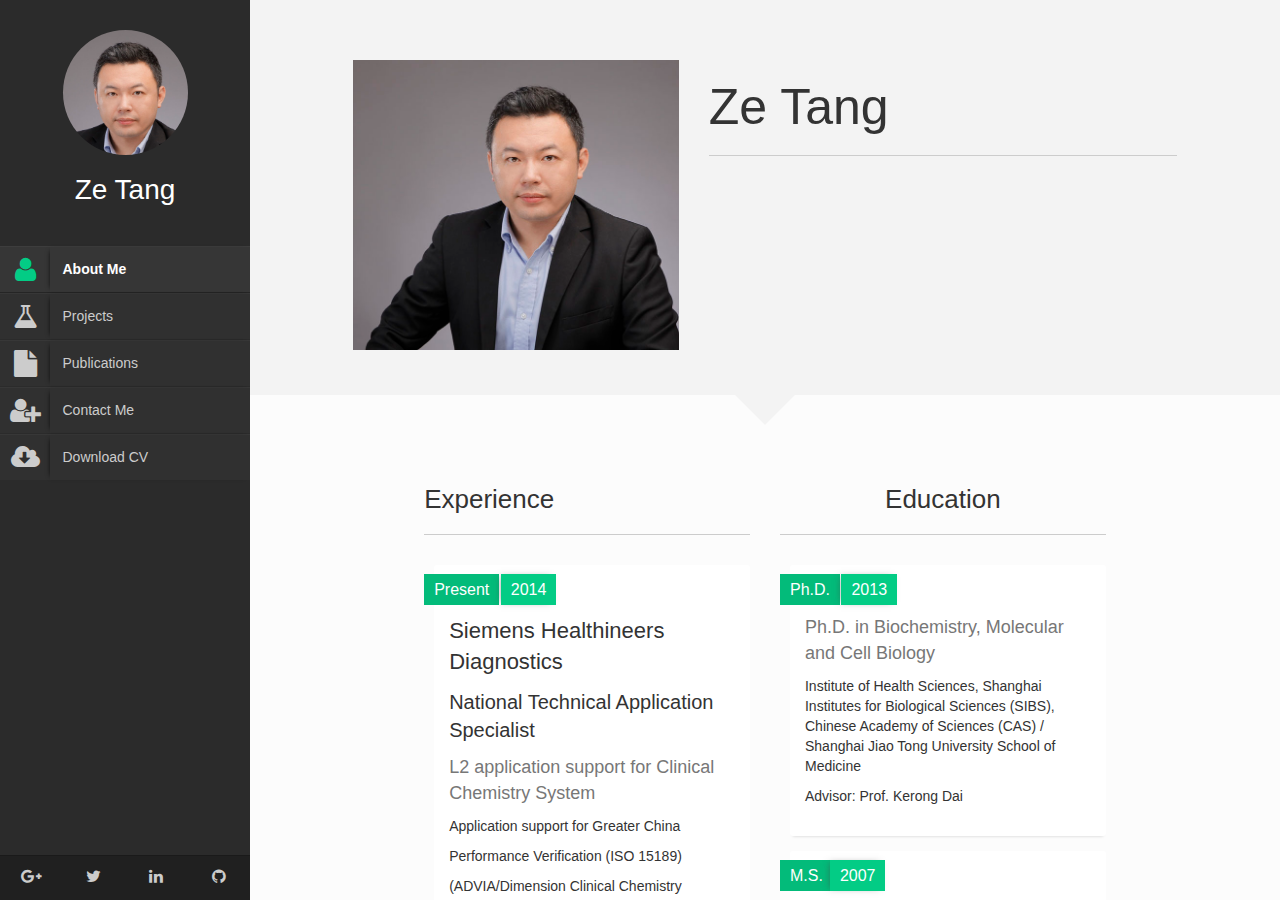
==== index.html @ 3b5a7d4f "modication in education" ====
<!DOCTYPE html>
<html lang="en">
<head>
<title>Ze Tang</title>
<meta http-equiv="Content-Type" content="text/html; charset=UTF-8">
<meta name="author" content="Miaozhu Li and Ze Tang">
<meta name="viewport" content="width=device-width, initial-scale=1, maximum-scale=1">
<meta name="description" content="Ze Tang's Website" />
<meta name="keywords" content="Ze Tang" />
<link rel="shortcut icon" href="favicon.ico">

<!--CSS styles-->
<link rel="stylesheet" href="css/bootstrap.css">
<link rel="stylesheet" href="css/font-awesome.min.css">
<link rel="stylesheet" href="css/perfect-scrollbar-0.4.5.min.css">
<link rel="stylesheet" href="css/magnific-popup.css">
<link rel="stylesheet" href="css/style.css">
<link id="theme-style" rel="stylesheet" href="css/styles/default.css">

<!--/CSS styles-->
<!--Javascript files-->
<script type="text/javascript" src="js/jquery-1.10.2.js"></script>
<script type="text/javascript" src="js/TweenMax.min.js"></script>
<script type="text/javascript" src="js/jquery.touchSwipe.min.js"></script>
<script type="text/javascript" src="js/jquery.carouFredSel-6.2.1-packed.js"></script>
<script type="text/javascript" src="js/modernizr.custom.63321.js"></script>
<script type="text/javascript" src="js/jquery.dropdownit.js"></script>
<script type="text/javascript" src="js/jquery.stellar.min.js"></script>
<script type="text/javascript" src="js/ScrollToPlugin.min.js"></script>
<script type="text/javascript" src="js/bootstrap.min.js"></script>
<script type="text/javascript" src="js/jquery.mixitup.min.js"></script>
<script type="text/javascript" src="js/masonry.min.js"></script>
<script type="text/javascript" src="js/perfect-scrollbar-0.4.5.with-mousewheel.min.js"></script>
<script type="text/javascript" src="js/magnific-popup.js"></script>
<script type="text/javascript" src="js/custom.js"></script>

<!--/Javascript files-->

</head>
<body>
<div id="wrapper"> <a href="#sidebar" class="mobilemenu"><i class="fa fa-bars"></i></a>
  <div id="sidebar">
    <div id="main-nav">
      <div id="nav-container">
        <div id="profile" class="clearfix">
          <div class="portrate hidden-xs"></div>
          <div class="title">
            <h2>Ze Tang</h2>
            <h3></h3>
          </div>
        </div>
        <ul id="navigation">
          <li class="currentmenu"> <a href="index.html">
            <div class="icon fa fa-user"></div>
            <div class="text">About Me</div>
            </a> </li>
          <li> <a href="Projects.html">
            <div class="icon fa fa-flask"></div>
            <div class="text">Projects</div>
            </a> </li>
          <li> <a href="Publications.html">
            <div class="icon fa fa-file"></div>
            <div class="text">Publications</div>
            </a> </li>
          <li> <a href="contact.html">
            <div class="icon fa fa-user-plus"></div>
            <div class="text">Contact Me</div>
            </a> </li>
          <li> <a href="ZeTang.pdf">
            <div class="icon fa fa-cloud-download"></div>
            <div class="text">Download CV</div>
            </a> </li>
        </ul>
      </div>
    </div>
    <div class="social-icons">
      <ul>
        <li><a href="https://plus.google.com/+ZeTang"><i class="fa fa-google-plus"></i></a></li>
        <li><a href="https://twitter.com/hawktang"><i class="fa fa-twitter"></i></a></li>
        <li><a href="https://cn.linkedin.com/in/hawktang"><i class="fa fa-linkedin"></i></a></li>
        <li><a href="https://github.com/hawktang"><i class="fa fa-github"></i></a></li>
      </ul>
    </div>
  </div>
  <div id="main">
    <div id="biography" class="page home" data-pos="home">
      <div class="pageheader">
        <div class="headercontent">
          <div class="section-container">
            <div class="row">
              <div class="col-sm-2 visible-sm"></div>
              <div class="col-sm-8 col-md-5">
                <div class="biothumb"> <img alt="image" src="img/personal/zetang.jpg" class="img-responsive"> </div>
              </div>
              <div class="clearfix visible-sm visible-xs"></div>
              <div class="col-sm-12 col-md-7">
                <h3 class="title">Ze Tang</h3>
              </div>
            </div>
          </div>
        </div>
      </div>
      <div class="pagecontents">
        <div class="section color-1">
          <div class="section-container">
            <div class="row">
              <div class="col-md-5 col-md-offset-1">
                <div class="section title">
                  <h3>Experience</h3>
                </div>
                <ul class="ul-card">
                  <li>
                    <div class="dy"> <span class="degree">Present</span> <span class="year">2014</span> </div>
                    <div>
                      <p class="hl3">Siemens Healthineers Diagnostics</p>
                      <p class="hl2">National Technical Application Specialist</p>
                      <p class="hl1">L2 application support for Clinical Chemistry System</p>
                      <div class="detail">
                        <p>Application support for Greater China</p>
                        <p>Performance Verification (ISO 15189)</p>
                        <p>(ADVIA/Dimension Clinical Chemistry System)</p>
                      </div>
                      <p class="hl1">Trainer and course developer</p>
                      <div class="detail">
                        <p>5 day Field Application training, 2-3/mth (Solo)</p>
                        <p>3 day custom training, 1-2/mth (Solo)</p>
                        <p>(ADVIA/Dimension Clinical Chemistry System and BN II/ProSpec Nephelometric System)</p>
                      </div>
                      <p class="hl2">Biochemist </p>
                      <p class="hl1">Scientist for Chemiluminescence Immunoassay (TNI)</p>
                      <div class="detail">
                        <p>Troubleshooting and complex problem solving</p>
                        <p>Resultant data statistical analysis</p>
                        <p>2 month trainee in Walpole, Boston </p>
                        <p>(Centaur XP/CP Chemiluminescence Immunoassay System)</p>
                      </div>
                    </div>
                  </li>
                </ul>
              </div>
              <div class="col-md-5">
                <div class="title text-center">
                  <h3>Education</h3>
                </div>
                <ul class="ul-card">
                  <li>
                    <div class="dy"> <span class="degree">Ph.D.</span> <span class="year">2013</span> </div>
                    <div>
                      <p class="hl1">Ph.D. in Biochemistry, Molecular and Cell Biology</p>
                      <p class="detail">Institute of Health Sciences, Shanghai Institutes for Biological Sciences (SIBS), Chinese Academy of Sciences (CAS) / Shanghai Jiao Tong University School of Medicine</p>
                      <p class="detail">Advisor: Prof. Kerong Dai</p>
                    </div>
                  </li>
                  <li>
                    <div class="dy"> <span class="degree">M.S.</span><span class="year">2007</span> </div>
                    <div >
                      <p class="hl1">M.S. in Immunology</p>
                      <p class="detail">Norman Bethune College of Medicine, Jilin University</p>
                    </div>
                  </li>
                  <li>
                    <div class="dy"> <span class="degree">B.S.</span><span class="year">2004</span> </div>
                    <div>
                      <p class="hl1">B.S. in Clinical Medicine</p>
                      <p class="detail">Norman Bethune College of Medicine, Jilin University</p>
                    </div>
                  </li>
                </ul>
              </div>
            </div>
          </div>
        </div>
        <div class="section color-2">
          <div class="section-container">
            <div class="row">
              <div class="col-md-10 col-md-offset-1">
                <div class="title text-center">
                  <h3>Awards and Honors</h3>
                </div>
                <ul class="timeline">
                  <li class="open">
                    <div class="date">2009</div>
                    <div class="circle"></div>
                    <div class="data">
                      <div class="subject">
                        <p>Best Activities Award</p>
                        <p>Shanghai Institutes for Biological Sciences (SIBS), Chinese Academy of Sciences (CAS)</p>
                      </div>
                    </div>
                  </li>
                  <li>
                    <div class="date">2009</div>
                    <div class="circle"></div>
                    <div class="data">
                      <div class="subject">
                        <p>Outstanding Student</p>
                        <p>Chinese Academy of Sciences (CAS)</p>
                      </div>
                      <div class="text row">
                        <div class="col-md-2"> <img alt="outstanding student" class="thumbnail img-responsive" src="img/personal/outstanding.jpg" > </div>
                        <div class="col-md-10"><a href="http://www.ihs.ac.cn/cp4-4.asp">Link</a></div>
                      </div>
                    </div>
                  </li>
                </ul>
              </div>
            </div>
          </div>
        </div>
      </div>
    </div>
  </div>
</div>
</body>
</html>
---- css/style.css ----
/*border defult style*/
* {
  -webkit-box-sizing: border-box;
     -moz-box-sizing: border-box;
          box-sizing: border-box;
}

/* General styles
 **************************************************/
@font-face {
	font-family: 'Lato';
	font-style: normal;
	font-weight: 300;
	src: local('Lato Light'), local('Lato-Light'), url(http://themes.googleusercontent.com/static/fonts/lato/v6/KT3KS9Aol4WfR6Vas8kNcg.woff) format('woff');
}

@font-face {
	font-family: 'Lato';
	font-style: normal;
	font-weight: 400;
	src: local('Lato Regular'), local('Lato-Regular'), url(http://themes.googleusercontent.com/static/fonts/lato/v6/9k-RPmcnxYEPm8CNFsH2gg.woff) format('woff');
}

@font-face {
	font-family: 'Lato';
	font-style: normal;
	font-weight: 900;
	src: local('Lato Black'), local('Lato-Black'), url(http://themes.googleusercontent.com/static/fonts/lato/v6/BVtM30trf7q_jfqYeHfjtA.woff) format('woff');
}

@font-face {
	font-family: 'Lato';
	font-style: italic;
	font-weight: 400;
	src: local('Lato Italic'), local('Lato-Italic'), url(http://themes.googleusercontent.com/static/fonts/lato/v6/oUan5VrEkpzIazlUe5ieaA.woff) format('woff');
}

body {
	font-size: 16px;
	font-family: 'Lato', sans-serif;
	font-weight: 400;
	background: #4D4D4D;
}

a,a:hover,a:focus {
	text-decoration: none;
	outline: 0;
}

.detail{
	font-weight: 300;
	font-size: 14px;
}

.hl1{
	font-size: 18px;
	font-family: "Lato", Helvetica, Arial, sans-serif;
	font-weight: 400;
	color: #777;
}
.hl2{
	font-size: 20px;
	font-family: "Lato", Helvetica, Arial, sans-serif;
	font-weight: 400;
}
.hl3{
	font-size: 22px;
	font-family: "Lato", Helvetica, Arial, sans-serif;
	font-weight: 400;
}
.hl4{
	font-size: 24px;
	font-family: "Lato", Helvetica, Arial, sans-serif;
	font-weight: 400;
}
.hl5{
	font-size: 26px;
	font-family: "Lato", Helvetica, Arial, sans-serif;
	font-weight: 400;
}
.hl6{
	font-size: 28px;
	font-family: "Lato", Helvetica, Arial, sans-serif;
	font-weight: 400;
}
.hl7{
	font-size: 30px;
	font-family: "Lato", Helvetica, Arial, sans-serif;
	font-weight: 400;
}

/* mobile menu
 **************************************************/
.mobilemenu {
	position: fixed;
	top: 0px;
	left: 0;
	right: 0;
	z-index: 1002;
	font-size: 30px;
	padding: 2px 10px;
	background: #2b2b2b;
	display: block;
	width: 50px;
	height: 50px;
	color: #fff;
	display: none;
}

.mobilemenu:hover,.mobilemenu:focus {
	color: #fff;
}

/* layout
 **************************************************/
#main-nav {
	text-align: left;
	vertical-align: top;
	-webkit-user-select: none;
	-moz-user-select: none;
	-ms-user-select: none;
	user-select: none;
	width: 250px;
	background: #2b2b2b;
	position: absolute;
	left: 0;
	top: 0;
	bottom: 45px;
	overflow: hidden;
}

#main {
	position: absolute;
	left: 250px;
	right: 0;
	top: 0;
	bottom: 0;
	background: #fefefe;
	overflow: hidden;
}

.page {
	overflow: auto;
	position: absolute;
	top: 0;
	left: 0px;
	bottom: 0;
	width: 100%;
	background-color: #f7f7f7;
}

.home {
	left: 0px;
	z-index: 0;
	width: 100%;
}

#overlay {
	position: absolute;
	top: 0;
	left: 0px;
	bottom: 0;
	right: 0px;
	background-color: #000;
	-ms-filter: "progid:DXImageTransform.Microsoft.Alpha(Opacity=25)";
	filter: alpha(opacity=25);
	opacity: 0.25;
	display: none;
	z-index: 300;
	cursor: crosshair;
	cursor: url(../img/pointer.png), auto;
}

#runner {
	position: absolute;
	width: 30px;
	height: 20px;
	color: #fff;
	font-size: 20px;
	z-index: 2000;
}

.currentpage {
	-webkit-box-shadow: -2px 0 4px -2px rgba(0,0,0,.25);
	box-shadow: -2px 0 4px -2px rgba(0,0,0,.25);
}

/* sidebar
 **************************************************/
#nav-container {
	position: relative;
	padding-bottom: 75px;
	bottom: 0;
	height: 100%;
}

#profile {
	text-align: center;
	padding: 30px 10px;
	position: relative;
}

#profile .portrate {
	background-image: url("../img/personal/ze.jpg");
	width: 125px;
	margin: 0 auto;
	height: 125px;
	border-radius: 50%;

	-webkit-background-size: cover;
	-moz-background-size: cover;
	background-size: cover;
}

#profile .title h2 {
	font-size: 28px;
	font-weight: 300;
	color: #fff;
	margin: 20px 0 10px 0;
}

#profile .title h3 {
	font-size: 18px;
	font-weight: 300;
	color: #aaa;
	margin: 0px 0 10px 0;
}

ul#navigation {
	padding: 0;
	margin: 0;
}

ul#navigation li {
	display: block;
	float: none;
	clear: both;
	background: #303030;
	border-top: 1px solid #373737;
	border-bottom: 1px solid #2B2B2B;

	-webkit-transition: background 0.5s;
	-moz-transition: background 0.5s;
	-o-transition: background 0.5s;
	-ms-transition: background 0.5s;
	transition: background 0.5s;
}

ul#navigation li a {
	color: #ccc;
	font-size: 14px;
}

ul#navigation li:hover,ul#navigation li:focus {
	background: #363636;
}

ul#navigation li:hover a,ul#navigation li:focus a {
	color: #f7f7f7;
}

ul#navigation .currentmenu {
	font-weight: bold;
}

ul#navigation li.currentmenu a {
	color: #fff;
}

/*ul#navigation li.external:hover .icon, ul#navigation li.currentmenu .icon{
	color: #03cc85;
}*/

ul#navigation li.currentmenu {
	background: #363636;
	border-top: 1px solid #3d3d3d;
	border-bottom: 1px solid #252525;
}


ul#navigation li .text {
	padding-left: 5%;
	margin-left: 50px;
	line-height: 45px;

	-webkit-box-shadow: -3px 0 5px -4px #000;
	box-shadow: -3px 0 5px -4px #000;
}

ul#navigation li .icon {
	float: left;
	line-height: 45px;
	width: 50px;
	text-align: center;
	font-size: 27px;
}

.social-icons {
	position: absolute;
	bottom: 0;
	left: 0;
	width: 100%;
	background: #202020;
	border-top: 1px solid #1A1A1A;
	width: 250px;
	z-index: 2;
	height: 45px;
}

.social-icons ul {
	padding: 0;
	margin: 0;
	list-style: none;
}

.social-icons li {
	float: left;
	width: 25%;
	padding: 10px;
	text-align: center;
}

.social-icons a {
	color: #ccc;
}

.social-icons a:hover,.social-icons a:focus {
	color: #fff;
}

.social-icons i {
	font-size: 16px;
}

/* page specifics
 **************************************************/
.page-container {
	position: relative;
}

.pageheader {
	background: #f3f3f3;
	position: relative;
	padding: 60px 0 45px 0;
}

.pageheader:after {
	top: 100%;
	border: solid transparent;
	content: " ";
	height: 0;
	width: 0;
	position: absolute;
	pointer-events: none;
	border-color: rgba(8, 4, 13, 0);
	border-top-color: #f3f3f3;
	border-width: 30px;
	left: 50%;
	margin-left: -30px;
	z-index: 1;
}

.headercontent .title {
	font-size: 50px;
	margin-bottom: 25px;
	border-bottom: 1px solid #ccc;
	padding: 0 0 20px 0;
}

.headercontent .subtitle {
	border-bottom: 1px solid #ccc;
	margin: 0 0 10px 0;
	padding: 5px 0;
}

.headercontent .subtitle h3 {
	margin: 0;
	padding: 0;
}

.page .section {
	padding: 70px 0;
	position: relative;
}

.section-container {
	padding: 0 10%;
}

.color-1 {
	background: #fcfcfc;
}

.color-2 {
	background: #f7f7f7;
}

.color-3 {
	background: #2c2c2d;
	color: #fff;
}

.color-4 {
	background: #000;
}

.section .title {
	border-bottom: 1px solid #ccc;
	margin: 0 0 30px 0;
	padding: 20px 0;
}

.section .title h3 {
	padding: 0;
	margin: 0;
	font-size: 26px;
}


.biothumb{position: relative;}
.biothumb .overlay{
	position: absolute;
	width: 100%;
	color:#fff;
	bottom: 0;
	background-color: black;
	background-color: rgba(0,0,0,0.5);
	padding:25px;
}
.biothumb .overlay h1{
	font-size: 45px;
}


/*************************************************
 *  uls
 **************************************************/
.ul-bolded li {
	font-weight: bold;
}

.ul-boxed li {
	padding: 7px;
	background-color: #FdFdFd;
	margin-bottom: 10px;
	-webkit-box-shadow: 0px 3px 3px -3px #ccc;
	box-shadow: 0px 3px 3px -3px #ccc;
	border-radius: 2px;
	border-left: 5px solid;
}

/* ul-card
 **************************************************/
ul.ul-card {
	padding: 0;
	margin: 0;
	list-style: none;
}

ul.ul-card li {
	position: relative;
	padding: 50px 15px 20px 15px;
	background-color: #fff;
	margin-bottom: 15px;
	-webkit-box-shadow: 0px 3px 3px -3px #ccc;
	box-shadow: 0px 3px 3px -3px #ccc;
	border-radius: 3px;
	margin-left: 10px;
	color: #333;
}

ul.ul-card li .dy {
	position: absolute;
	top: 10px;
	left: -10px;
	border-radius: 0px;
	padding: 0;
	color: white;
}

ul.ul-card li .dy span {
	padding: 7px 10px;
	line-height: 30px;
	margin: 0;
}

/*ul.ul-card li .dy .degree {
	background-color: #03bb7a;
}*/

ul.ul-card li .dy .year {
	/*background-color: #03cc85;*/
	-webkit-box-shadow: -3px 0px 7px -3px rgba(68, 68, 68, 0.5);
	box-shadow: -3px 0px 7px -3px rgba(68, 68, 68, 0.5);
	margin-left: -3px !important;
}



/* ul-dates
 **************************************************/
ul.ul-dates,ul.ul-dates-gray {
	margin: 0;
	padding: 0;
	list-style: none;
}

ul.ul-dates li,ul.ul-dates-gray li {
	margin-bottom: 15px; /*margin-left:  20px;
	*/
}

ul.ul-dates div.dates,ul.ul-dates-gray div.dates {
	float: left;
	width: 75px;
}

ul.ul-dates div.dates span,ul.ul-dates-gray div.dates span {
	/*background-color: #03cc85;*/
	padding: 6px;
	display: block;
	text-align: center;
	color: #fff;
	position: relative;
}

ul.ul-dates-gray div.dates span {
	background-color: #BBBBBB;
}

/*ul.ul-dates div.dates span:last-child {
	background-color: #03bb7a;
}*/

ul.ul-dates-gray div.dates span:last-child {
	background-color: #979797;
}

ul.ul-dates-gray div.dates span:first-child,ul.ul-dates div.dates span:first-child {
	-webkit-box-shadow: 0px 2px 6px -3px rgba(68, 68, 68, 0.5);
	box-shadow: 0px 2px 6px -3px rgba(68, 68, 68, 0.5);
	z-index: 3;
	position: relative;
}

ul.ul-dates div.content,ul.ul-dates-gray div.content {
	margin-left: 90px;
	min-height: 70px;
	padding-top: 10px;
}

ul.ul-dates div.content h4,ul.ul-dates-gray div.content h4 {
	font-weight: 400;
	font-size: 16px;
	margin-top: 0;
}

ul.ul-dates div.content p,ul.ul-dates-gray div.content p {
	font-size: 13px;
}

/* ul-timeline
 **************************************************/
ul.timeline {
	border-left: 8px solid #FFF;
	list-style: none;
	padding: 1px 0;
	margin-left: 100px;
}

ul.timeline li .date {
	float: left;
	padding: 10px 15px 10px 10px;
	margin-top: 10px;
	margin-left: -115px;
	font-size: 15px;
	width: 110px;
	text-align: center;
	/*background: #03cc85;*/
	color: #fff;
}

/*ul.timeline li.open .data {
	background: #03bb7a;
}*/

ul.timeline li .circle {
	float: left;
	margin: 20px 0;
	margin-left: -14px;
	width: 20px;
	height: 20px;
	border: 4px solid #FFFFFF;
	border-radius: 50%;
	background-color: #d5d5d5;
}

ul.timeline li.open .circle {
	/*background-color: #03bb7a;*/
	-webkit-box-shadow: 0px 2px 6px -3px rgba(68, 68, 68, 0.5);
	box-shadow: 0px 2px 6px -3px rgba(68, 68, 68, 0.5);
}

ul.timeline li .data {
	background: #fdfdfd;
	margin: 10px 0px 10px 20px;
	border-left: 10px solid;
	padding: 18px 20px;
	font-size: 16px;

	-webkit-box-shadow: 0px 3px 3px -3px #ccc;
	box-shadow: 0px 3px 3px -3px #ccc;
	border-radius: 3px;
}

ul.timeline li.open .data {
	/*border-color: #03bb7a;*/
	background: #fff;
}

ul.timeline li .data .subject {
	cursor: pointer;
	color: #777;
	font-size: 18px;
}

ul.timeline li .data .text {
	display: none;
	margin-top: 15px;
	font-size: 14px;
}

/* ul-withdetails
 **************************************************/
.ul-withdetails {
	list-style: none;
	padding: 0;
}

.ul-withdetails li {
	background-color: #FdFdFd;
	margin-bottom: 15px;

	-webkit-box-shadow: 0px 3px 3px -3px #ccc;
	box-shadow: 0px 3px 3px -3px #ccc;
	border-radius: 3px;
}

.ul-withdetails li .image {
	position: relative;
	overflow: hidden;
}

.ul-withdetails li .imageoverlay {
	position: absolute;
	top: 0;
	left: -100%;
	width: 100%;
	height: 100%;
	/*background: #03cc85;*/
	cursor: pointer;
	-ms-filter: "progid:DXImageTransform.Microsoft.Alpha(Opacity=70)";
	filter: alpha(opacity=70);
	opacity: 0.7;
}

.ul-withdetails li .imageoverlay i {
	color: #fff;
	position: absolute;
	top: 40%;
	left: 45%;
	font-size: 30px;
}

.ul-withdetails li .meta {
	overflow: hidden;
	padding: 10px;
	cursor: pointer;
}

.ul-withdetails li .details {
	display: none;
	padding: 20px;
	background: #fff;

	-webkit-box-shadow: inset 0px 3px 5px -3px #ccc;
	box-shadow: inset 0px 3px 5px -3px #ccc;
}

/*************************************************
 * lab partnerts
 **************************************************/
#labp-heads-wrap {
	/*background-color: #03bb7a;*/
	position: relative;
	height: 180px;
}

#labp-heads-wrap:after {
	top: 100%;
	border: solid transparent;
	content: " ";
	height: 0;
	width: 0;
	position: absolute;
	pointer-events: none;
	border-color: rgba(247, 103, 103, 0);
	/*border-top-color: #03bb7a;*/
	border-width: 15px;
	left: 50%;
	margin-left: -15px;
}

#lab-carousel {
	width: 100%;
	height: 200px;
	position: absolute;
	top: 0;
	left: 0;
}

#lab-carousel div {
	float: left;
	width: 100px;
	height: 100px;
}

#lab-carousel img {
	border: none;
	position: relative;

	-webkit-box-shadow: 0 0 10px #000;
	box-shadow: 0 0 10px #000;
}

.caroufredsel_wrapper {
	margin-top: -10px !important;
	padding-top: 20px !important;
	padding-bottom: 20px !important;
}

#labp-heads-wrap #next,#labp-heads-wrap #prev {
	position: absolute;
	top: 0;
	height: 100%;
	line-height: 180px;
	padding: 0 10px;
	color: #f7f7f7;
	font-size: 30px;
	z-index: 4;
}

#labp-heads-wrap #next {
	right: 0;
}

#labp-heads-wrap #prev {
	left: 0;
}

#labp-heads-wrap #prev.disabled,#labp-heads-wrap #next.disabled {
	color: #ccc;
	cursor: default;
}

#lab-details {
	background-color: #fff;
	padding: 20px;
	padding-top: 40px;
	text-align: center;
	min-height: 150px;

	-webkit-box-shadow: 0px 3px 3px -3px #ccc;
	box-shadow: 0px 3px 3px -3px #ccc;
	border-radius: 2px;
}

#lab-details div {
	display: none;
}

#lab-details h3 {
	margin-top: 0;
}

/* filter dropdowns
 **************************************************/
#filters,.filters,#pub-grid {
	padding: 20px 0 30px 0 !important;
}

#filters h3,.filters h3,div#sort {
	margin-top: 30px;
}

#sort span {
	line-height: 30px;
}

.stuck {
	position: fixed !important;
	z-index: 1001;
	top: 0;
	right: 0;

	-webkit-box-shadow: 0px 2px 4px 0px #cecece;
	box-shadow: 0px 2px 4px 0px #cecece;
}

.cd-dropdown,.cd-select {
	position: relative;
	margin: 20px auto;
	display: block;
}

.cd-dropdown > span {
	width: 100%;
	height: 40px;
	line-height: 40px;
	color: #999;
	font-weight: 700;
	font-size: 16px;
	background: #fff;
	display: block;
	padding: 0 10px 0 30px;
	position: relative;
	cursor: pointer;
}

.cd-dropdown > span:after {
	content: '';
	position: absolute;
	right: 0px;
	top: 0px;
	width: 50px;
	text-align: center;
	font-size: 12px;
	padding: 8px;
	height: 70%;
	line-height: 24px;
}

.cd-dropdown.cd-active > span:after {
	content: '';
}

.cd-dropdown ul {
	list-style-type: none;
	margin: 0;
	padding: 0;
	display: block;
	position: relative;
}

.cd-dropdown > span,.cd-dropdown ul li:nth-last-child(-n+3) span {
	-webkit-box-shadow: 0 1px 1px rgba(0,0,0,0.1);
	box-shadow: 0 1px 1px rgba(0,0,0,0.1);
}

.cd-dropdown ul {
	position: absolute;
	top: 0px;
	width: 100%;
}

.cd-dropdown ul li {
	position: absolute;
	width: 100%;
}

/*.cd-active.cd-dropdown > span {
	color: #03cc85;
}*/

.cd-active.cd-dropdown > span,.cd-active.cd-dropdown ul li span {
	-webkit-box-shadow: 0 1px 1px rgba(0,0,0,0.1);
	box-shadow: 0 1px 1px rgba(0,0,0,0.1);
}

.cd-active.cd-dropdown ul li span {
	-webkit-transition: all 0.2s linear 0s;
	-moz-transition: all 0.2s linear 0s;
	-o-transition: all 0.2s linear 0s;
	-ms-transition: all 0.2s linear 0s;
	transition: all 0.2s linear 0s;
}

.cd-active.cd-dropdown ul li span:hover {
	/*background: #03cc85;*/
	color: #fff;
}

.cd-dropdown ul li span {
	width: 100%;
	background: #fafafa;
	line-height: 40px;
	padding: 0 10px 0 30px;
	display: block;
	color: #bcbcbc;
	cursor: pointer;
	font-weight: 700;
}

/* publications
 **************************************************/
#pub-grid .mix {
	-ms-filter: "progid:DXImageTransform.Microsoft.Alpha(Opacity=0)";
	filter: alpha(opacity=0);
	opacity: 0;
	display: none;
}

.pitems .item {
	margin-bottom: 20px;
	width: 100%;
}

.pitems .pubmain {
	background: #fefefe;
	padding: 25px 25px 35px 25px;
	min-height: 130px;
	position: relative;

	-webkit-box-shadow: 0px 3px 3px -3px #ccc;
	box-shadow: 0px 3px 3px -3px #ccc;
	cursor: pointer;
}

.pitems .pubtitle {
	margin: 0;
	padding: 0 0 15px 0;
	font-size: 20px;
	font-weight: 300;
}

.pitems .pubmain div {
	font-size: small;
}

.pitems .pubmain .label {
	margin-right: 10px;
}

.pitems .pubmain .pubassets {
	position: absolute;
	bottom: 0;
	right: 0;
	background: #fafafa;
	text-align: center;
	border-top: 2px solid;
}

.pitems .pubmain .pubassets a {
	color: #9b9b9b;
	padding: 5px 15px;
	float: right;
	font-size: 18px;
}

.pitems .pubmain .pubassets a:hover,.pitems .pubmain .pubassets a:focus,.pitems .pubmain .pubassets a.pubcollapse {
	/*background: #03cc85;*/
	color: #fff;
}

.pitems .pubdetails {
	background: #fff;
	padding: 25px;
	display: none;
}

/* Gallery
 **************************************************/
#gallery-header {
	_color: #f7f7f7;
}

#gallery-header h2 {
	font-size: 50px;
	text-align: center;
}

#gallery-large {
	_background: #303030;
	padding-top: 20px;
}

ul.grid {
	max-width: 69em;
	list-style: none;
	margin: 30px auto;
	padding: 0;
}

ul.grid li {
	display: block;
	float: left;
	padding: 15px;
	width: 33%;
}

@media screen and (max-width: 900px) {
	ul.grid li {
		width: 50%;
	}

}

@media screen and (max-width: 400px) {
	ul.grid li {
		width: 100%;
	}

}

ul.grid li >div {
	-webkit-box-shadow: 0 0 8px -1px #000;
	box-shadow: 0 0 8px -1px #000;
	overflow: hidden;
	position: relative;
}

ul.grid li .over {
	position: absolute;
	bottom: -100%;
	width: 102%;
	right: -1%;
	left: -1%;
	color: #fff;
}

ul.grid li .comein {
	position: relative;
	z-index: 1;
	padding: 15px;
	height: 100%;
}

ul.grid li .comein i {
	display: block;
	width: 60px;
	height: 60px;
	position: absolute;
	top: 50%;
	margin-top: -30px;
	left: 50%;
	margin-left: -30px;
	font-size: 22px;
	color: #FFF;

	-webkit-box-shadow: 0 0 60px #fff;
	box-shadow: 0 0 60px #fff;
	border: 1px solid #fff;
	text-align: center;
	padding-top: 17px;
	border-radius: 50%;
}

ul.grid li .comein-bg {
	-khtml-opacity: .70;
	-moz-opacity: .70;
	-ms-filter: ”alpha(opacity=70)”;
	filter: progid:DXImageTransform.Microsoft.Alpha(opacity=0.7);
	filter: alpha(opacity=70);
	opacity: .70;
	position: absolute;
	top: 0;
	bottom: 0;
	right: 0;
	left: 0;
	background: #000;
	z-index: -1;
}

ul.grid li a,ul.grid li img {
	outline: none;
	border: none;
	display: block;
	max-width: 100%;
}

/* at start */
.my-mfp-slide-bottom .mfp-content {
	-ms-filter: "progid:DXImageTransform.Microsoft.Alpha(Opacity=0)";
	filter: alpha(opacity=0);
	opacity: 0;

	-webkit-transition: all 0.7s ease-out;
	-moz-transition: all 0.7s ease-out;
	-o-transition: all 0.7s ease-out;
	-ms-transition: all 0.7s ease-out;
	transition: all 0.7s ease-out;

	-webkit-transform: translateY(-20px) perspective( 600px ) rotateX( 10deg );
	-moz-transform: translateY(-20px) perspective( 600px ) rotateX( 10deg );
	-o-transform: translateY(-20px) perspective( 600px ) rotateX( 10deg );
	-ms-transform: translateY(-20px) perspective( 600px ) rotateX( 10deg );
	transform: translateY(-20px) perspective( 600px ) rotateX( 10deg );
}

/* animate in */
.my-mfp-slide-bottom.mfp-ready .mfp-content {
	-ms-filter: "progid:DXImageTransform.Microsoft.Alpha(Opacity=100)";
	filter: alpha(opacity=100);
	opacity: 1;

	-webkit-transform: translateY(0) perspective( 600px ) rotateX( 0 );
	-moz-transform: translateY(0) perspective( 600px ) rotateX( 0 );
	-o-transform: translateY(0) perspective( 600px ) rotateX( 0 );
	-ms-transform: translateY(0) perspective( 600px ) rotateX( 0 );
	transform: translateY(0) perspective( 600px ) rotateX( 0 );
}

/* animate out */
.my-mfp-slide-bottom.mfp-removing .mfp-content {
	-ms-filter: "progid:DXImageTransform.Microsoft.Alpha(Opacity=0)";
	filter: alpha(opacity=0);
	opacity: 0;

	-webkit-transform: translateY(-10px) perspective( 600px ) rotateX( 10deg );
	-moz-transform: translateY(-10px) perspective( 600px ) rotateX( 10deg );
	-o-transform: translateY(-10px) perspective( 600px ) rotateX( 10deg );
	-ms-transform: translateY(-10px) perspective( 600px ) rotateX( 10deg );
	transform: translateY(-10px) perspective( 600px ) rotateX( 10deg );
}

/* Dark overlay, start state */
.my-mfp-slide-bottom.mfp-bg {
	-ms-filter: "progid:DXImageTransform.Microsoft.Alpha(Opacity=0)";
	filter: alpha(opacity=0);
	opacity: 0;

	-webkit-transition: opacity 0.3s ease-out;
	-moz-transition: opacity 0.3s ease-out;
	-o-transition: opacity 0.3s ease-out;
	-ms-transition: opacity 0.3s ease-out;
	transition: opacity 0.3s ease-out;
}

/* animate in */
.my-mfp-slide-bottom.mfp-ready.mfp-bg {
	-ms-filter: "progid:DXImageTransform.Microsoft.Alpha(Opacity=80)";
	filter: alpha(opacity=80);
	opacity: 0.8;
}

/* animate out */
.my-mfp-slide-bottom.mfp-removing.mfp-bg {
	-ms-filter: "progid:DXImageTransform.Microsoft.Alpha(Opacity=0)";
	filter: alpha(opacity=0);
	opacity: 0;
}

/* contact
 **************************************************/
.contact-office {
	background: #fff url('../img/contact-bg-1.png') no-repeat;
}

.contact-lab {
	background: #fff url('../img/contact-bg-2.png') no-repeat;
	color: #fff;
}

/*.contact-office .icon-huge, .contact-lab .icon-huge{
	color: #03cc85;
}*/


.icon-huge {
	font-size: 170px;
	text-align: center;
	-ms-filter: "progid:DXImageTransform.Microsoft.Alpha(Opacity=30)";
	filter: alpha(opacity=30);
	opacity: 0.3;
	display: block;
	padding-top: 30px;
}

@media (max-width: 500px) {
	ul.timeline {
		margin: 0;
		border-left: none;
	}

	ul.timeline .circle {
		display: none;
	}

	ul.timeline .data {
		margin: 0 !important;
		margin-bottom: 10px !important;
		padding-top: 65px !important;
	}

	ul.timeline .date {
		margin-left: 0 !important;
	}

}

@media (max-width: 991px) {
	.mobilemenu {
		display: block;
	}

	.social-icons,#main-nav {
		left: -250px;
		z-index: 3;
	}

	#main {
		left: 0;
	}

}
---- css/styles/default.css ----
ul#navigation li.external:hover .icon, ul#navigation li.currentmenu .icon{
	color: #03cc85;
}
.ul-boxed li {
	border-left-color:#03cc85;
}
ul.ul-card li .dy .year {
	background-color: #03cc85;
}
ul.ul-dates div.dates span {
	background-color: #03cc85;
}
ul.timeline li .date {
	background: #03cc85;
}
ul.timeline li .data {
	border-left-color: #03cc85;
}
.ul-withdetails li .imageoverlay {
	background: #03cc85;
}
.cd-active.cd-dropdown > span {
	color: #03cc85;
}
.cd-active.cd-dropdown ul li span:hover {
	background: #03cc85;
}
.pitems .pubmain .pubassets {
	border-top-color:#03cc85;
}
.pitems .pubmain .pubassets a:hover,.pitems .pubmain .pubassets a:focus,.pitems .pubmain .pubassets a.pubcollapse {
	background: #03cc85;
}
.contact-office .icon-huge, .contact-lab .icon-huge {
	color: #03cc85;
}

/* secondary color */
ul.ul-card li .dy .degree {
	background-color: #03bb7a;
}
ul.ul-dates div.dates span:last-child {
	background-color: #03bb7a;
}
ul.timeline li.open .circle {
	background-color: #03bb7a;
}
ul.timeline li.open .data {
	border-color: #03bb7a;
}
#labp-heads-wrap {
	background-color: #03bb7a;
}
#labp-heads-wrap:after{
	border-top-color: #03bb7a;
}
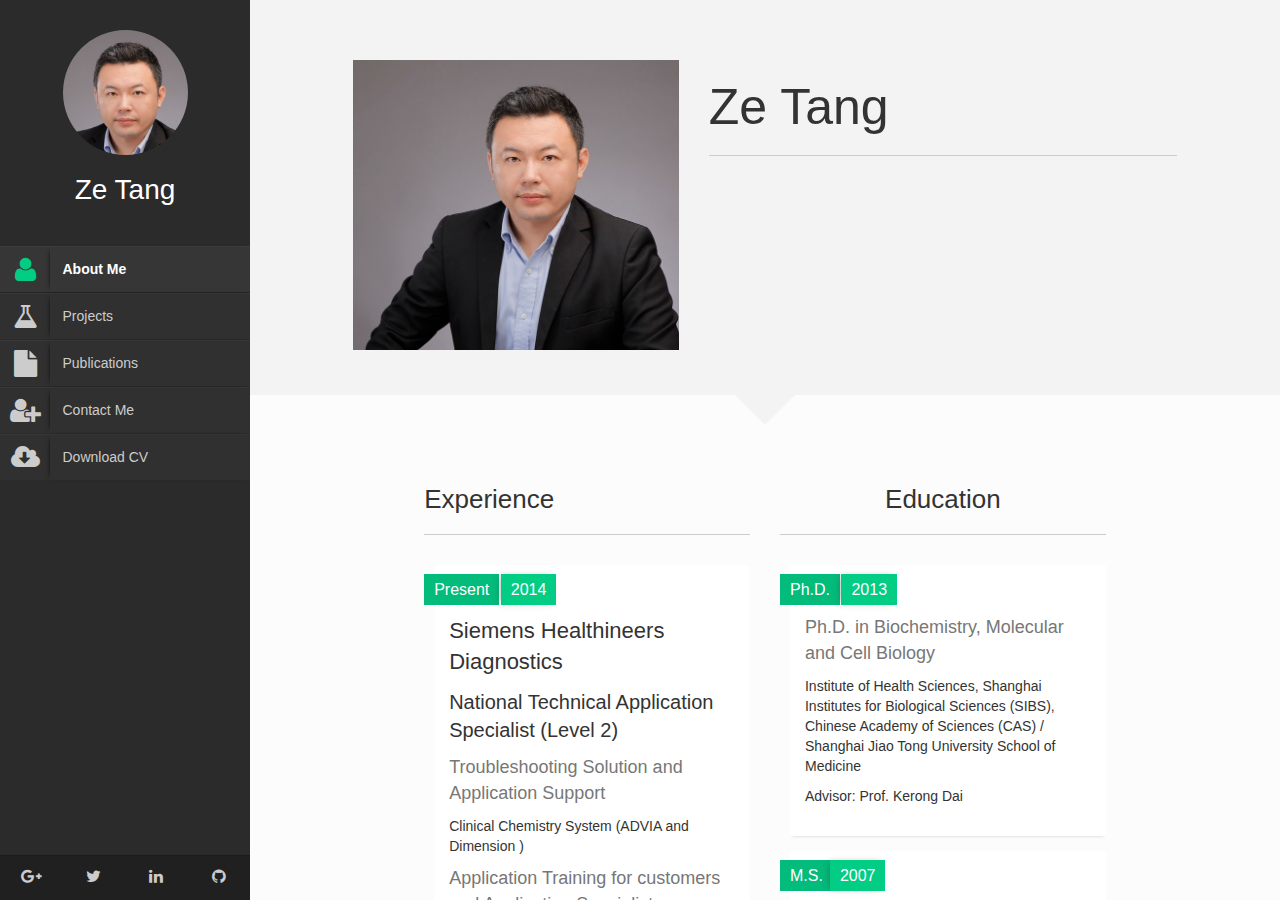
==== commit e0681ceb: "update work discription" ====
--- a/index.html
+++ b/index.html
@@ -113,27 +113,29 @@
                     <div class="dy"> <span class="degree">Present</span> <span class="year">2014</span> </div>
                     <div>
                       <p class="hl3">Siemens Healthineers Diagnostics</p>
-                      <p class="hl2">National Technical Application Specialist</p>
-                      <p class="hl1">L2 application support for Clinical Chemistry System</p>
+                      <p class="hl2">National Technical Application Specialist (Level 2)</p>
+                      <p class="hl1">Troubleshooting Solution and Application Support</p>
                       <div class="detail">
-                        <p>Application support for Greater China</p>
-                        <p>Performance Verification (ISO 15189)</p>
-                        <p>(ADVIA/Dimension Clinical Chemistry System)</p>
-                      </div>
-                      <p class="hl1">Trainer and course developer</p>
+                        <p>Clinical Chemistry System (ADVIA and Dimension )</p>
+                      </div>
+                      <p class="hl1">Application Training for customers and Application Specialists</p>
                       <div class="detail">
-                        <p>5 day Field Application training, 2-3/mth (Solo)</p>
-                        <p>3 day custom training, 1-2/mth (Solo)</p>
-                        <p>(ADVIA/Dimension Clinical Chemistry System and BN II/ProSpec Nephelometric System)</p>
+                        <p>Clinical Chemistry System (ADVIA and Dimension)</p>
+                        <p>Nephelometric System (BN II and ProSpec)</p>
+                      </div>
+                      <p class="hl1">Performance Verification (Proficiency testing)</p>
+                      <p class="hl1">EQA (External quality assessment)</p>
+                      <p class="hl1">Automation Workflow Project</p>
+                      <div class="detail">
+                        <p>Remote control and data collection for Aptio automation</p>
                       </div>
                       <p class="hl2">Biochemist </p>
-                      <p class="hl1">Scientist for Chemiluminescence Immunoassay (TNI)</p>
-                      <div class="detail">
-                        <p>Troubleshooting and complex problem solving</p>
-                        <p>Resultant data statistical analysis</p>
-                        <p>2 month trainee in Walpole, Boston </p>
-                        <p>(Centaur XP/CP Chemiluminescence Immunoassay System)</p>
-                      </div>
+                      <p class="hl1">Immunoassay (CLIA) Manufacturing Troubleshooting Solution</p>
+                      <p class="hl1">CAPA (Corrective Action / Preventive Action)</p>
+                      <p class="hl1">QA / QC (Quality assurance / Quality Control)</p>
+                      <p class="hl1">GMP / GLP</p>
+                      <p class="hl1">Trained in Boston for 2 months</p>
+                      
                     </div>
                   </li>
                 </ul>
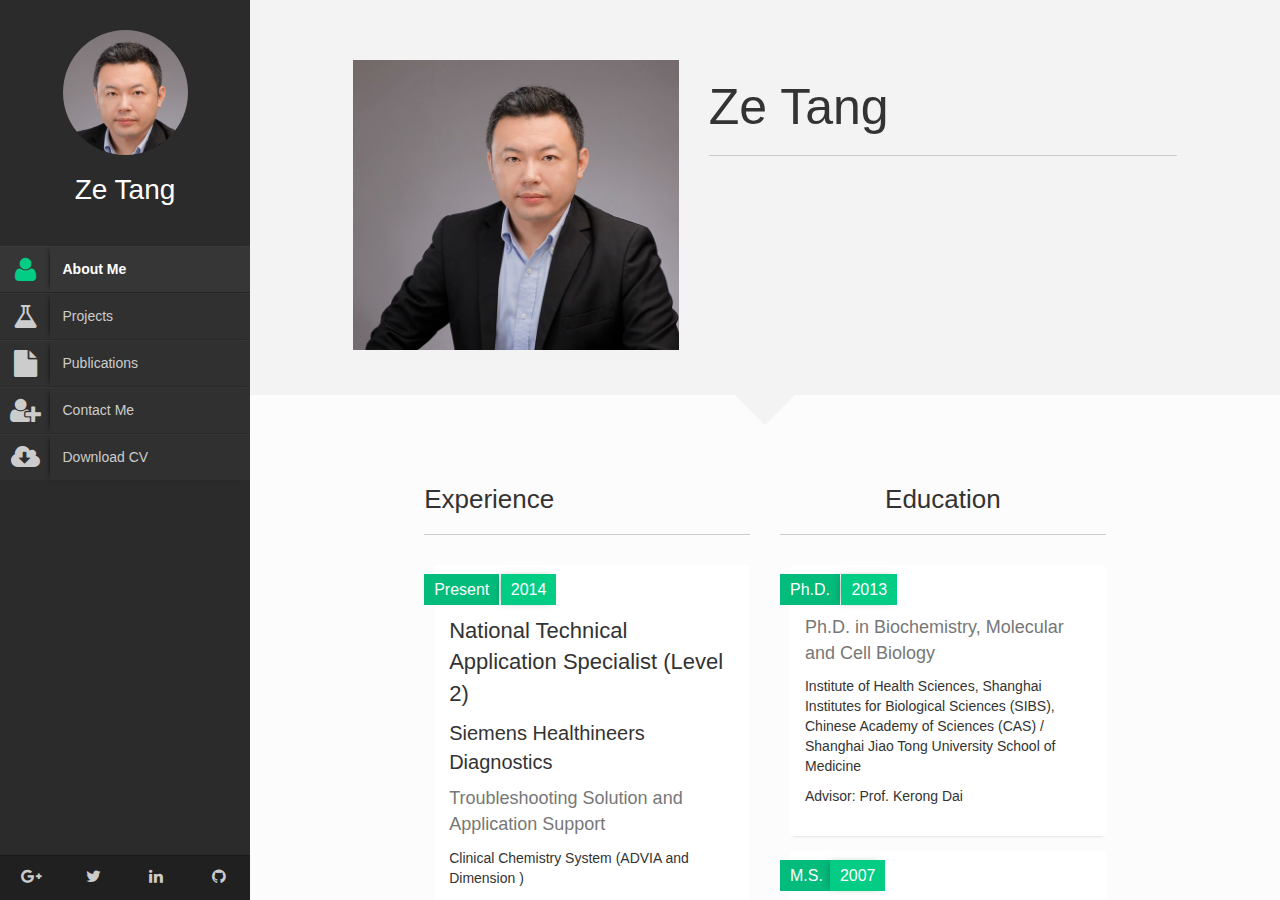
==== commit fa642c69: "Modification for projects" ====
--- a/index.html
+++ b/index.html
@@ -112,8 +112,8 @@
                   <li>
                     <div class="dy"> <span class="degree">Present</span> <span class="year">2014</span> </div>
                     <div>
-                      <p class="hl3">Siemens Healthineers Diagnostics</p>
-                      <p class="hl2">National Technical Application Specialist (Level 2)</p>
+                      <p class="hl3">National Technical Application Specialist (Level 2)</p>
+                      <p class="hl2">Siemens Healthineers Diagnostics</p>
                       <p class="hl1">Troubleshooting Solution and Application Support</p>
                       <div class="detail">
                         <p>Clinical Chemistry System (ADVIA and Dimension )</p>
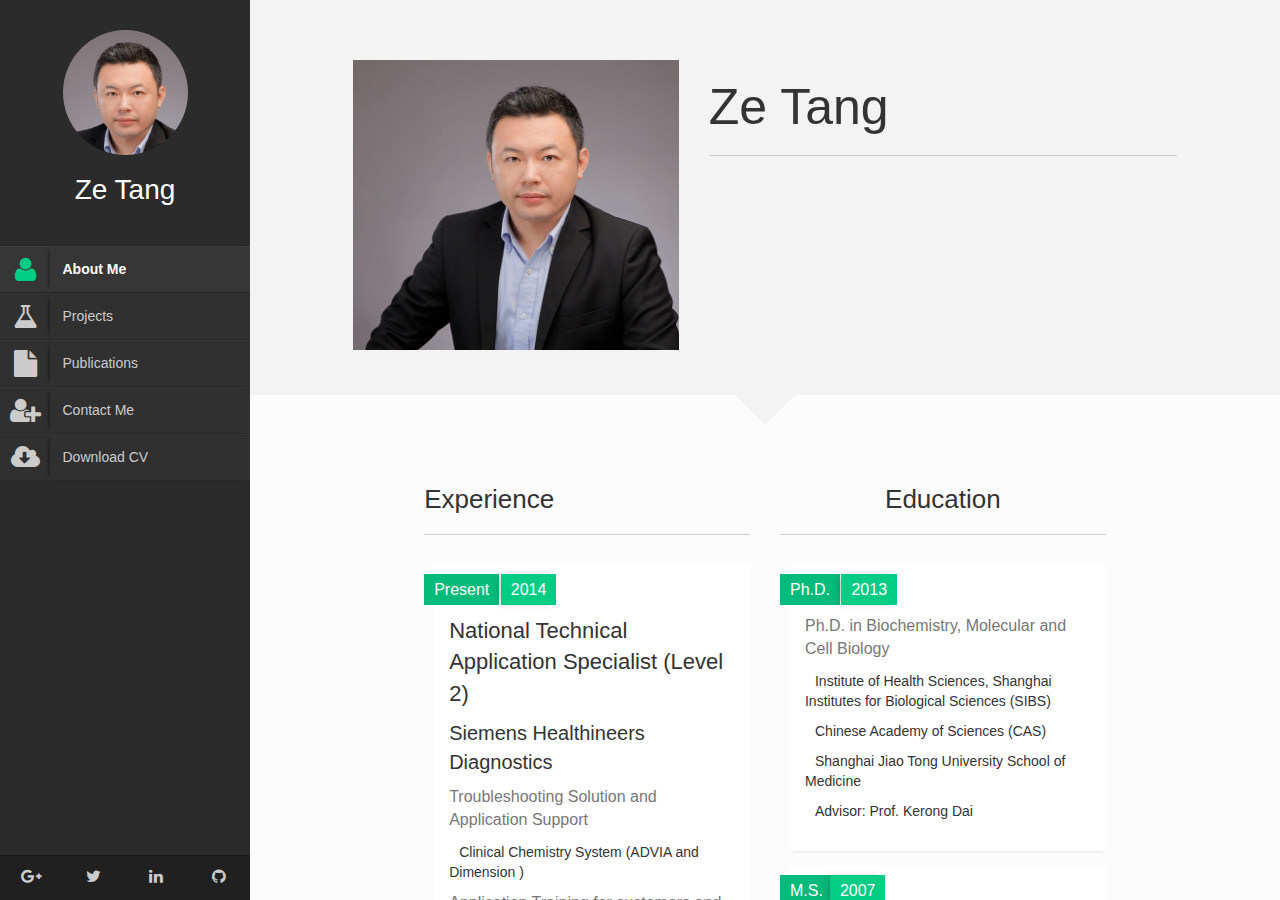
==== commit 9ee5acfd: "small change for degree scroll" ====
--- a/index.html
+++ b/index.html
@@ -135,7 +135,6 @@
                       <p class="hl1">QA / QC (Quality assurance / Quality Control)</p>
                       <p class="hl1">GMP / GLP</p>
                       <p class="hl1">Trained in Boston for 2 months</p>
-                      
                     </div>
                   </li>
                 </ul>
@@ -149,8 +148,12 @@
                     <div class="dy"> <span class="degree">Ph.D.</span> <span class="year">2013</span> </div>
                     <div>
                       <p class="hl1">Ph.D. in Biochemistry, Molecular and Cell Biology</p>
-                      <p class="detail">Institute of Health Sciences, Shanghai Institutes for Biological Sciences (SIBS), Chinese Academy of Sciences (CAS) / Shanghai Jiao Tong University School of Medicine</p>
-                      <p class="detail">Advisor: Prof. Kerong Dai</p>
+                      <div class="detail">
+                        <p>Institute of Health Sciences, Shanghai Institutes for Biological Sciences (SIBS)</p>
+                        <p>Chinese Academy of Sciences (CAS)</p>
+                        <p>Shanghai Jiao Tong University School of Medicine</p>
+                        <p>Advisor: Prof. Kerong Dai</p>
+                      </div>
                     </div>
                   </li>
                   <li>
--- a/css/style.css
+++ b/css/style.css
@@ -50,10 +50,11 @@
 .detail{
 	font-weight: 300;
 	font-size: 14px;
+	text-indent: 10px;
 }
 
 .hl1{
-	font-size: 18px;
+	font-size: 16px;
 	font-family: "Lato", Helvetica, Arial, sans-serif;
 	font-weight: 400;
 	color: #777;
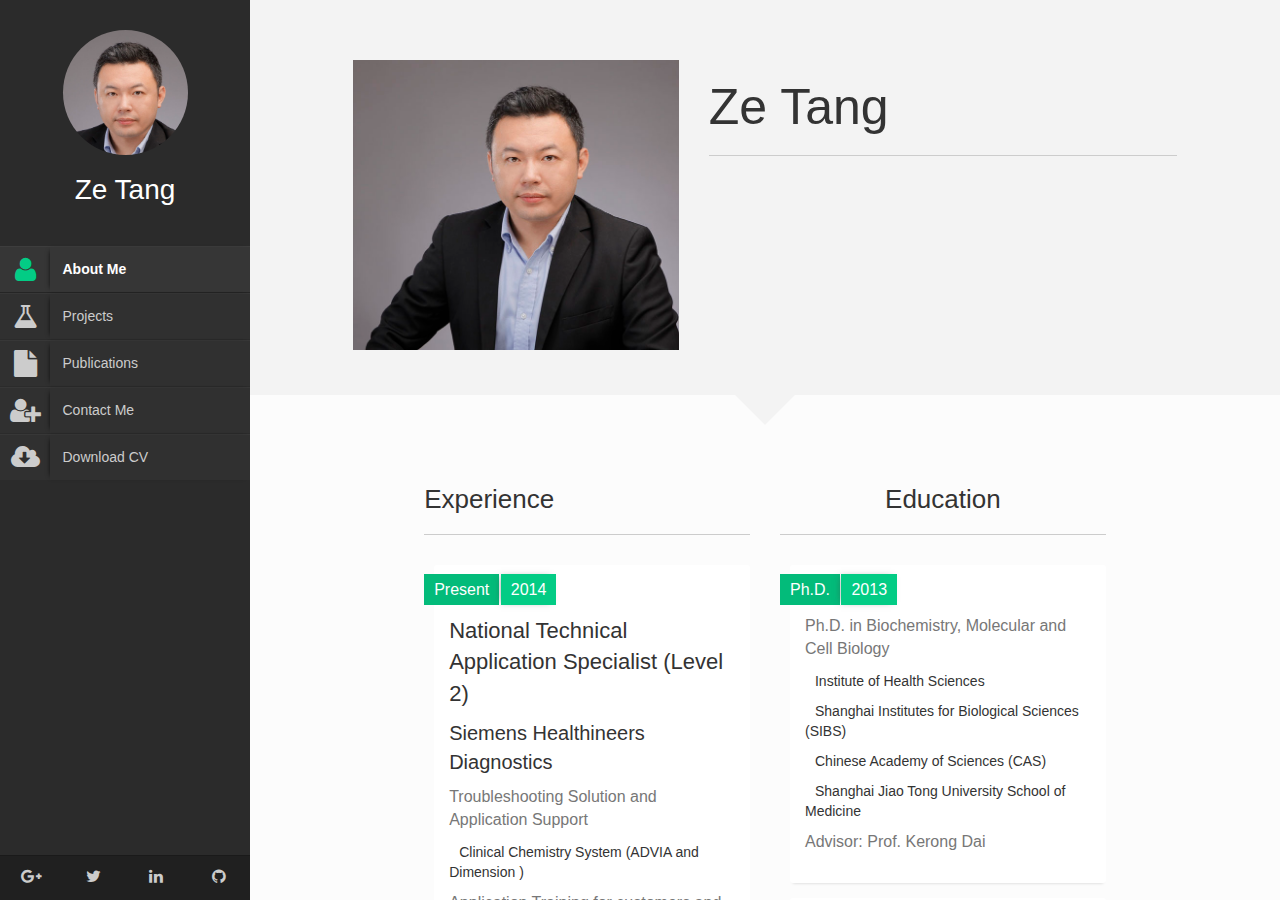
==== commit ee21c378: "small change for degree" ====
--- a/index.html
+++ b/index.html
@@ -149,11 +149,13 @@
                     <div>
                       <p class="hl1">Ph.D. in Biochemistry, Molecular and Cell Biology</p>
                       <div class="detail">
-                        <p>Institute of Health Sciences, Shanghai Institutes for Biological Sciences (SIBS)</p>
+                        <p>Institute of Health Sciences</p>
+                        <p>Shanghai Institutes for Biological Sciences (SIBS)</p>
                         <p>Chinese Academy of Sciences (CAS)</p>
                         <p>Shanghai Jiao Tong University School of Medicine</p>
-                        <p>Advisor: Prof. Kerong Dai</p>
-                      </div>
+                        
+                      </div>
+                      <p class="hl1">Advisor: Prof. Kerong Dai</p>
                     </div>
                   </li>
                   <li>
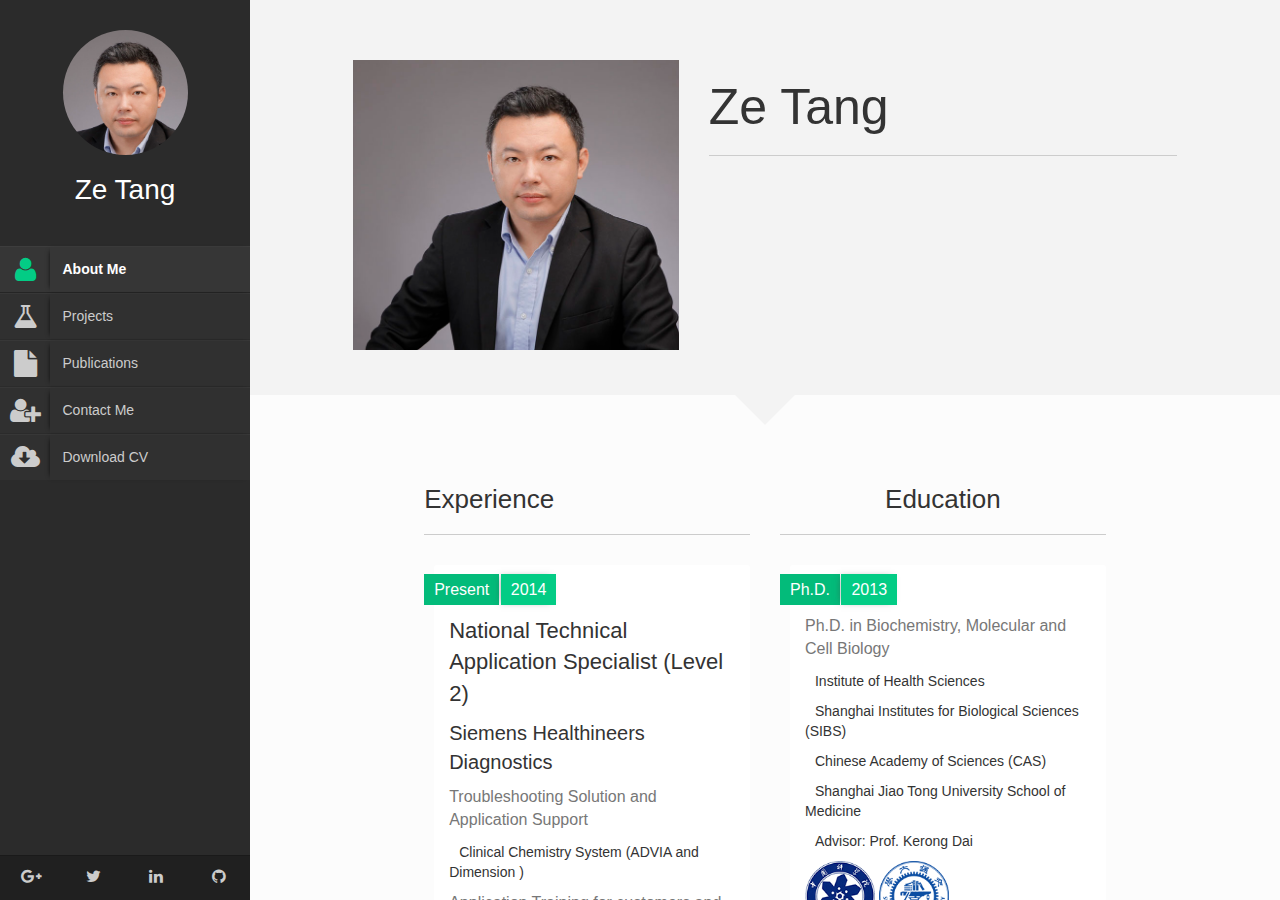
==== commit fe28532c: "image" ====
--- a/index.html
+++ b/index.html
@@ -136,7 +136,9 @@
                       <p class="hl1">GMP / GLP</p>
                       <p class="hl1">Trained in Boston for 2 months</p>
                     </div>
-                  </li>
+                    <img src="img/personal/Siemens Healthineers Logo.png" width="206" height="50" alt="Siemems Logo"/>
+                  </li>
+                  
                 </ul>
               </div>
               <div class="col-md-5">
@@ -147,15 +149,16 @@
                   <li>
                     <div class="dy"> <span class="degree">Ph.D.</span> <span class="year">2013</span> </div>
                     <div>
+                      
                       <p class="hl1">Ph.D. in Biochemistry, Molecular and Cell Biology</p>
                       <div class="detail">
                         <p>Institute of Health Sciences</p>
                         <p>Shanghai Institutes for Biological Sciences (SIBS)</p>
                         <p>Chinese Academy of Sciences (CAS)</p>
                         <p>Shanghai Jiao Tong University School of Medicine</p>
-                        
-                      </div>
-                      <p class="hl1">Advisor: Prof. Kerong Dai</p>
+                        <p>Advisor: Prof. Kerong Dai</p>
+                      <img src="img/personal/CAS Logo.png" width="70" height="70" alt="CAS Logo"/> <img src="img/personal/STJU Logo.png" width="70" height="70" alt="STJU Logo"/> </div>
+                      
                     </div>
                   </li>
                   <li>
@@ -163,6 +166,7 @@
                     <div >
                       <p class="hl1">M.S. in Immunology</p>
                       <p class="detail">Norman Bethune College of Medicine, Jilin University</p>
+                    <img src="img/personal/JLU Logo.png" width="70" height="70" alt="JLU Logo"/> 
                     </div>
                   </li>
                   <li>
@@ -170,6 +174,7 @@
                     <div>
                       <p class="hl1">B.S. in Clinical Medicine</p>
                       <p class="detail">Norman Bethune College of Medicine, Jilin University</p>
+                      <img src="img/personal/JLU Logo.png" width="70" height="70" alt="JLU Logo"/> 
                     </div>
                   </li>
                 </ul>
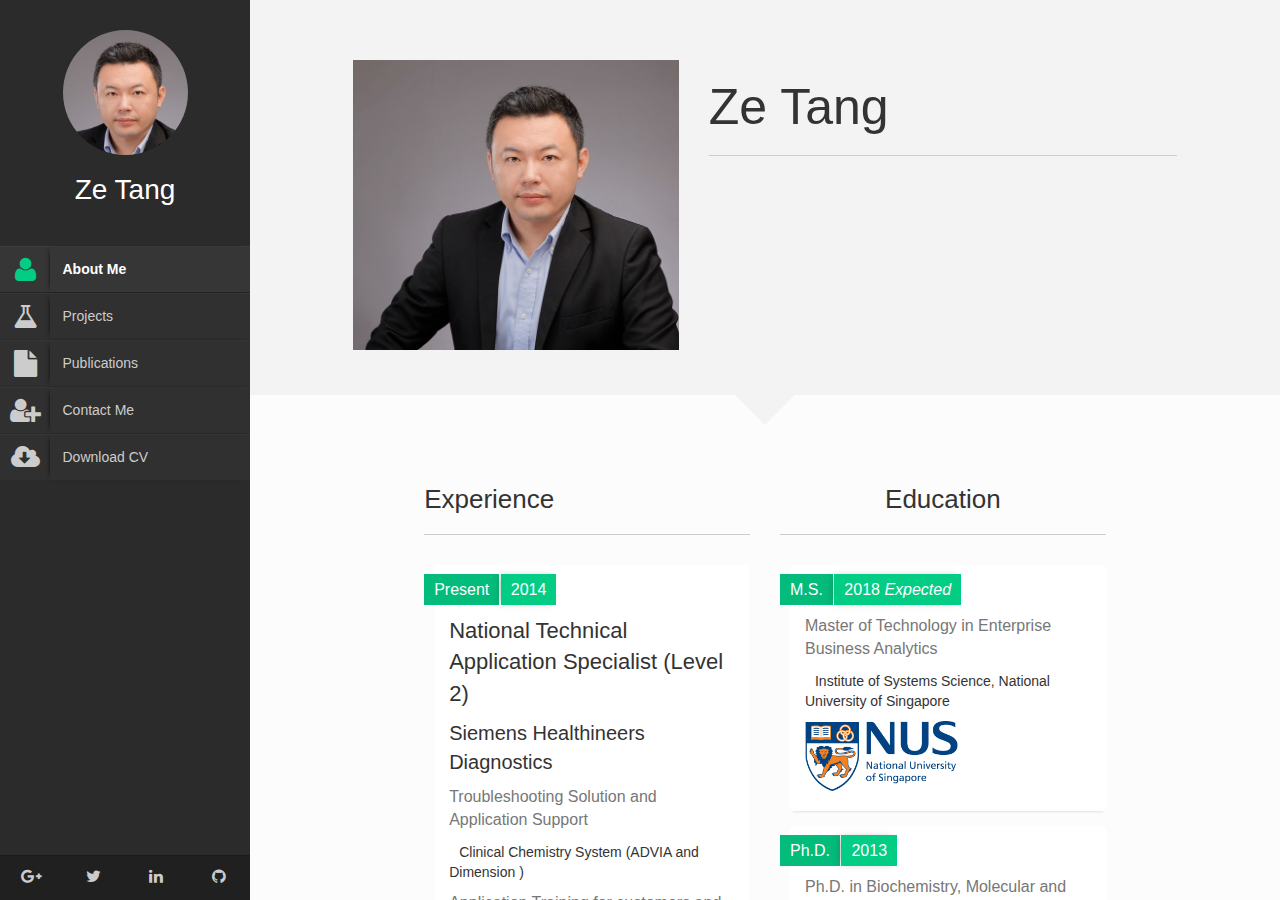
==== commit 21e1d55f: "NUS" ====
--- a/index.html
+++ b/index.html
@@ -66,7 +66,7 @@
             <div class="icon fa fa-user-plus"></div>
             <div class="text">Contact Me</div>
             </a> </li>
-          <li> <a href="ZeTang.pdf">
+          <li> <a href="CV_TANG_Ze.pdf">
             <div class="icon fa fa-cloud-download"></div>
             <div class="text">Download CV</div>
             </a> </li>
@@ -146,6 +146,17 @@
                   <h3>Education</h3>
                 </div>
                 <ul class="ul-card">
+                <li>
+                    <div class="dy"> <span class="degree">M.S.</span> <span class="year">2018 <i>Expected</i></span> </div>
+                    <div>
+                      
+                      <p class="hl1">Master of Technology in Enterprise Business Analytics</p>
+                      <div class="detail">
+                        <p>Institute of Systems Science, National University of Singapore </p>
+                      <img src="img/personal/branding-nus.png" width="165" height="70" alt="STJU Logo"/> </div>
+                      
+                    </div>
+                  </li>
                   <li>
                     <div class="dy"> <span class="degree">Ph.D.</span> <span class="year">2013</span> </div>
                     <div>
